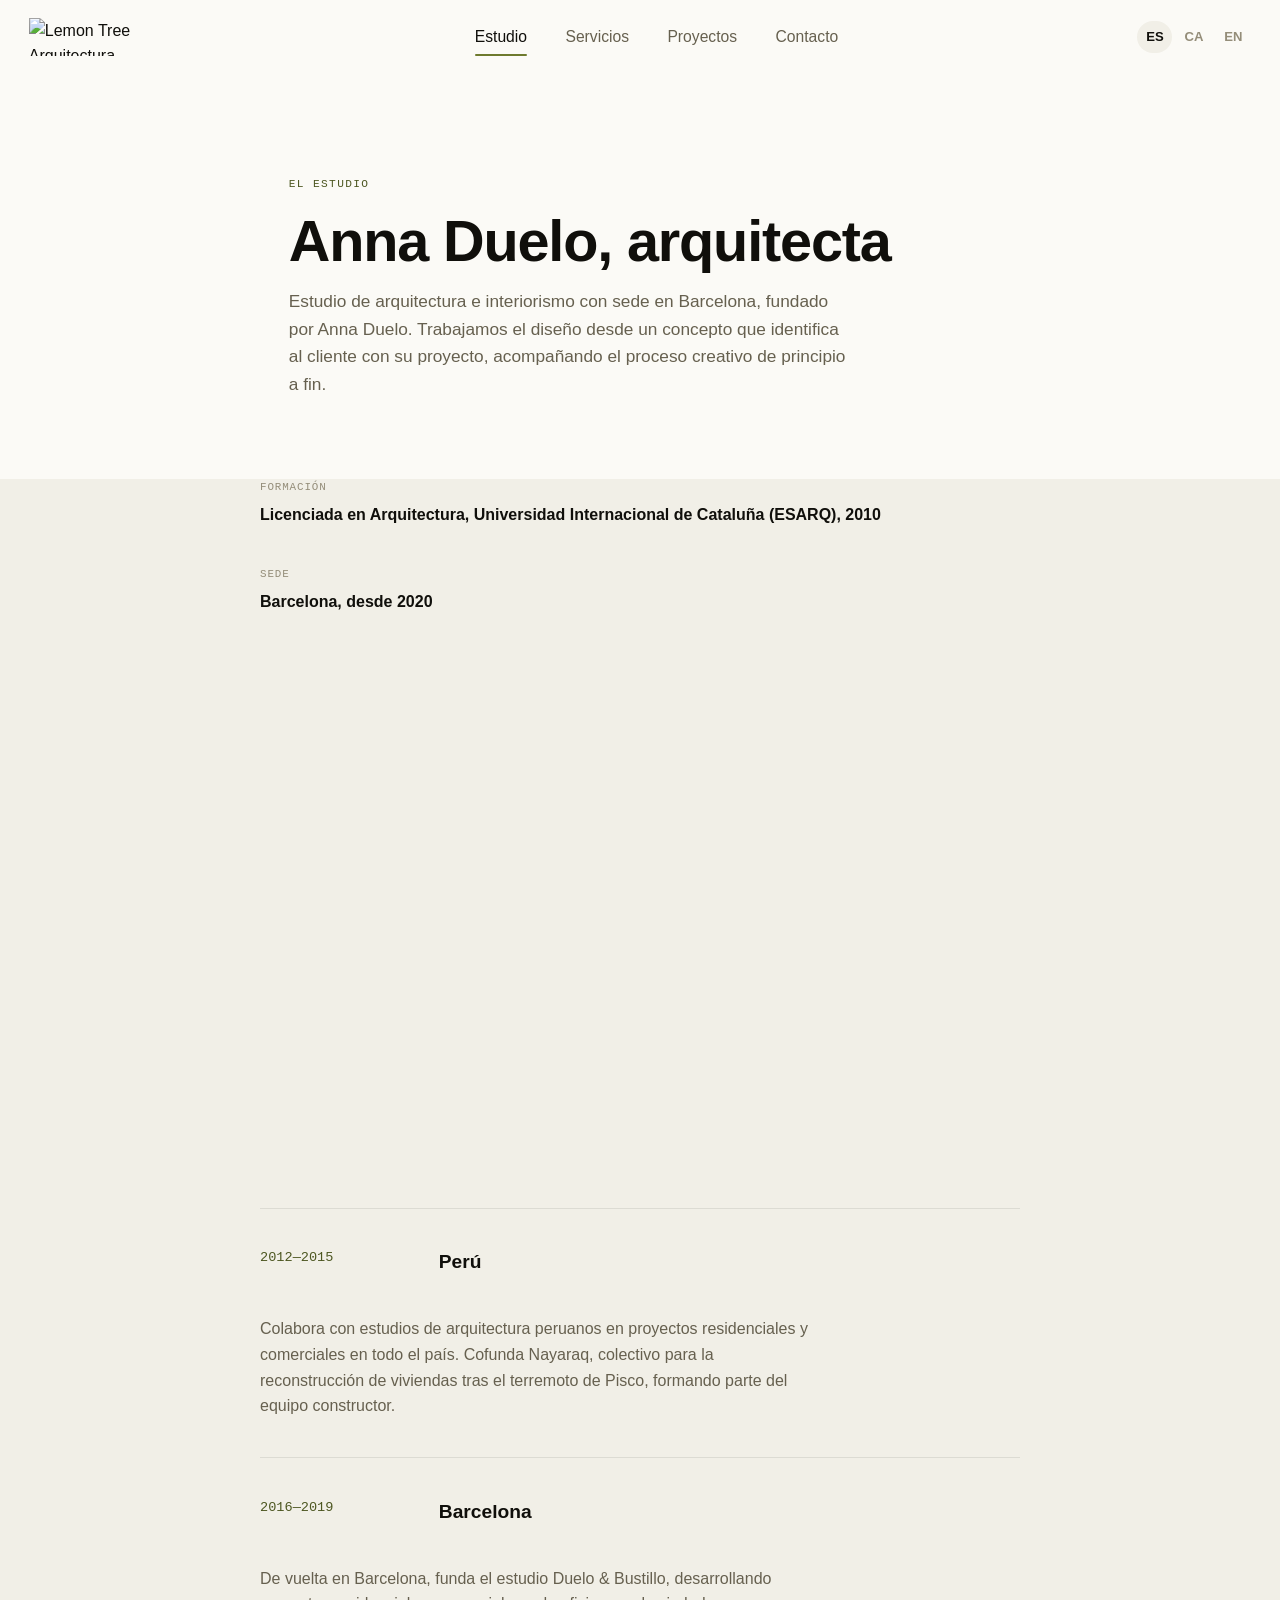
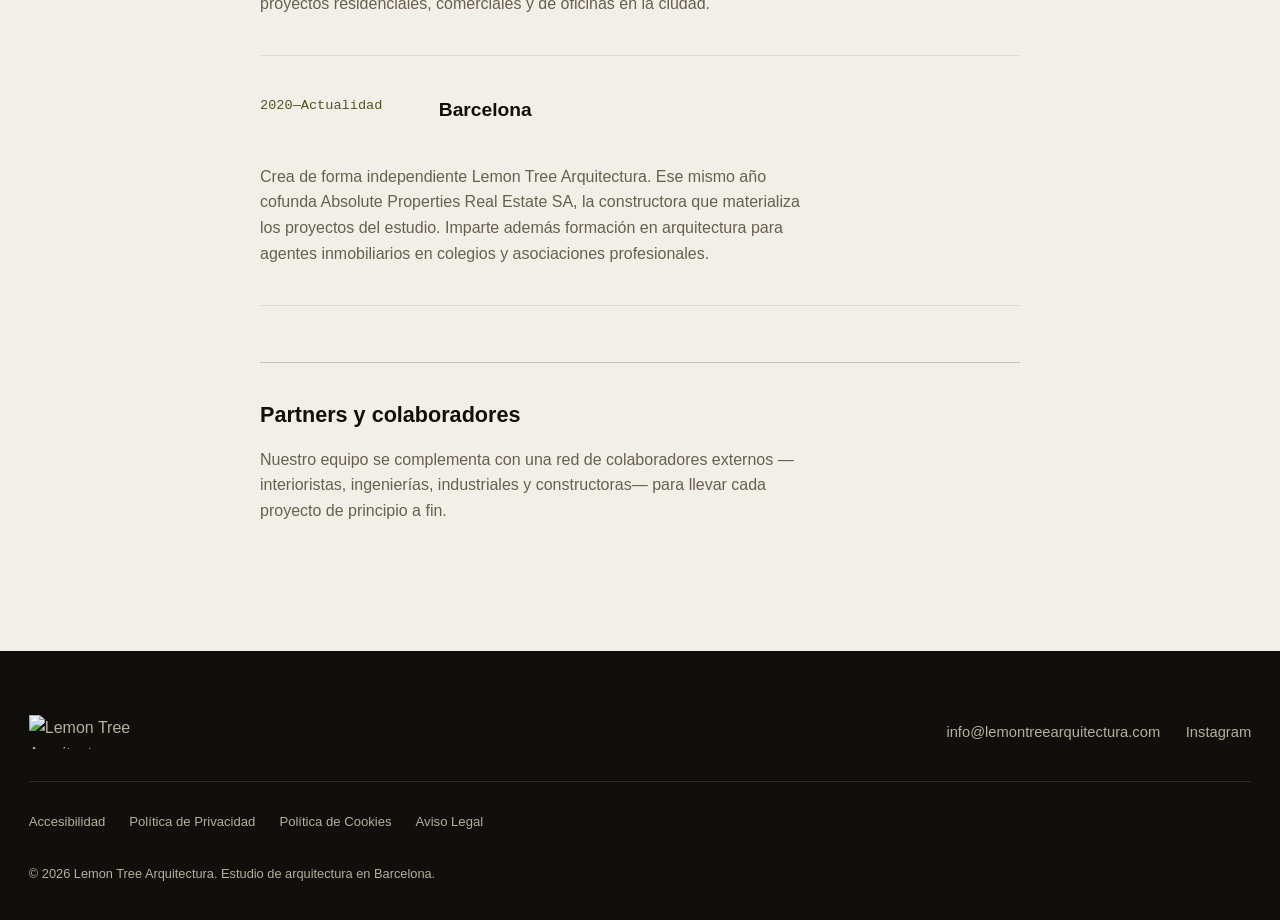
==== estudio.html @ 80a1d194 "nueva version" ====
<!DOCTYPE html>
<html lang="es">
<head>
<meta charset="UTF-8">
<meta name="viewport" content="width=device-width, initial-scale=1">
<title data-i18n="meta.title">Estudio | Lemon Tree Arquitectura Barcelona</title>
<meta name="description" data-i18n="meta.description" content="Anna Duelo, arquitecta. Trayectoria entre Perú y Barcelona y el equipo de Lemon Tree Arquitectura.">
<meta name="robots" content="index, follow, max-snippet:-1, max-image-preview:large">
<link rel="canonical" href="https://lemontreearquitectura.com/estudio/">
<link rel="icon" href="data:image/svg+xml,%3Csvg xmlns='http://www.w3.org/2000/svg' viewBox='0 0 100 100'%3E%3Crect width='100' height='100' fill='%23111008'/%3E%3Cpath d='M20 75 L20 30 L50 15 L80 30 L80 75 M35 75 L35 45 L65 45 L65 75' stroke='%23CBD861' stroke-width='6' fill='none'/%3E%3C/svg%3E">
<link rel="stylesheet" href="styles.css">
<script type="application/ld+json">
{
  "@context": "https://schema.org", "@type": "Person", "name": "Anna Duelo",
  "jobTitle": "Arquitecta", "worksFor": { "@type": "Organization", "name": "Lemon Tree Arquitectura" },
  "alumniOf": "Universitat Internacional de Catalunya (ESARQ)"
}
</script>
</head>
<body data-page="estudio">

<a class="skip-link" href="#contenido">Saltar al contenido</a>
<header class="site-header" id="siteHeader"></header>

<main id="contenido">
  <div class="page-hero">
    <p class="eyebrow" data-i18n="page.eyebrow">El estudio</p>
    <h1 class="section-heading" data-i18n="page.heading">Anna Duelo, arquitecta</h1>
    <p class="section-sub" data-i18n="page.sub">Estudio de arquitectura e interiorismo con sede en Barcelona, fundado por Anna Duelo. Trabajamos el diseño desde un concepto que identifica al cliente con su proyecto, acompañando el proceso creativo de principio a fin.</p>
  </div>

  <section class="studio-section" style="padding-top:0;">
    <div class="credentials">
      <div><span data-i18n="cred.degree">Formación</span><strong data-i18n="cred.degreeText">Licenciada en Arquitectura, Universidad Internacional de Cataluña (ESARQ), 2010</strong></div>
      <div><span data-i18n="cred.based">Sede</span><strong data-i18n="cred.basedText">Barcelona, desde 2020</strong></div>
    </div>

    <figure class="studio-banner parallax-host">
      <img class="parallax-img" src="https://lemontreearquitectura.com/wp-content/uploads/2025/02/SantJust_07-scaled.jpg" alt="Proyecto Sant Just, Lemon Tree Arquitectura">
    </figure>

    <ol class="timeline">
      <li class="timeline-item">
        <span class="timeline-year">2012—2015</span>
        <span class="timeline-place" data-i18n="t1.place">Perú</span>
        <p data-i18n="t1.text">Colabora con estudios de arquitectura peruanos en proyectos residenciales y comerciales en todo el país. Cofunda Nayaraq, colectivo para la reconstrucción de viviendas tras el terremoto de Pisco, formando parte del equipo constructor.</p>
      </li>
      <li class="timeline-item">
        <span class="timeline-year">2016—2019</span>
        <span class="timeline-place" data-i18n="t2.place">Barcelona</span>
        <p data-i18n="t2.text">De vuelta en Barcelona, funda el estudio Duelo &amp; Bustillo, desarrollando proyectos residenciales, comerciales y de oficinas en la ciudad.</p>
      </li>
      <li class="timeline-item">
        <span class="timeline-year" data-i18n="t3.year">2020—Actualidad</span>
        <span class="timeline-place" data-i18n="t3.place">Barcelona</span>
        <p data-i18n="t3.text">Crea de forma independiente Lemon Tree Arquitectura. Ese mismo año cofunda Absolute Properties Real Estate SA, la constructora que materializa los proyectos del estudio. Imparte además formación en arquitectura para agentes inmobiliarios en colegios y asociaciones profesionales.</p>
      </li>
    </ol>

    <div class="partners">
      <h3 data-i18n="partners.title">Partners y colaboradores</h3>
      <p data-i18n="partners.text">Nuestro equipo se complementa con una red de colaboradores externos —interioristas, ingenierías, industriales y constructoras— para llevar cada proyecto de principio a fin.</p>
    </div>
  </section>
</main>

<footer class="site-footer" id="siteFooter"></footer>
<script src="script.js"></script>
</body>
</html>
---- styles.css ----
/* ==========================================================================
   LEMON TREE ARQUITECTURA — sistema de diseño v3
   Dirección: premium / editorial contemporáneo. Mucho blanco, tipografía
   grande en sans para todo lo funcional (menú incluido), un serif discreto
   reservado solo para momentos de autor (citas, titulares de marca), acento
   cítrico usado con mucha disciplina. Cero cajas: las fotografías respiran
   a sangre, sin bordes ni sombras de tarjeta.
   ========================================================================== */

:root{
  --bg:            #FBFAF6;
  --bg-alt:        #F1EFE7;
  --ink:           #100F0B;
  --ink-soft:      #66604F;
  --ink-faint:     #948D79;
  --line:          rgba(16,15,11,.09);
  --line-strong:   rgba(16,15,11,.20);

  --accent:        #6E7A2E;
  --accent-deep:   #4C5620;
  --paper-dark:    #111008;
  --paper-dark-2:  #1B190F;
  --on-dark:       #F5F3EA;
  --on-dark-soft:  #B6AF9C;
  --accent-on-dark:#CBD861;

  --display: -apple-system, BlinkMacSystemFont, "Segoe UI", "Helvetica Neue", Helvetica, Arial, sans-serif;
  --sans:    -apple-system, BlinkMacSystemFont, "Segoe UI", "Helvetica Neue", Helvetica, Arial, sans-serif;
  --serif:   Georgia, "Iowan Old Style", "Palatino Linotype", "Times New Roman", serif;
  --mono:    ui-monospace, "SF Mono", "Cascadia Mono", "Roboto Mono", Consolas, monospace;

  --container: 1320px;
  --container-narrow: 760px;
  --ease: cubic-bezier(.22,.61,.36,1);
}

*,*::before,*::after{ box-sizing: border-box; }
html{ scroll-behavior: smooth; }
@media (prefers-reduced-motion: reduce){
  html{ scroll-behavior: auto; }
  *,*::before,*::after{ animation-duration: .001ms !important; animation-iteration-count: 1 !important; transition-duration: .001ms !important; scroll-behavior: auto !important; }
}

body{
  margin:0; background: var(--bg); color: var(--ink);
  font-family: var(--sans); font-size: 16px; line-height: 1.6;
  -webkit-font-smoothing: antialiased;
}

img,svg{ display:block; max-width:100%; }
a{ color: inherit; text-decoration: none; }
ul,ol{ margin:0; padding:0; list-style:none; }
button{ font: inherit; cursor:pointer; background:none; border:none; color:inherit; }
input,textarea,select{ font: inherit; }

.skip-link{ position:absolute; left:-999px; top:0; z-index:300; background:var(--accent); color:var(--paper-dark); padding:.8em 1.4em; }
.skip-link:focus{ left:1rem; top:1rem; }
:focus-visible{ outline: 2px solid var(--accent); outline-offset: 3px; }

/* ---------------- Utility ---------------- */
.eyebrow{
  font-family: var(--mono); font-size: .7rem; letter-spacing: .12em; text-transform: uppercase;
  color: var(--accent-deep); margin: 0 0 1rem;
}
.eyebrow-light{ color: var(--accent-on-dark); }
.container{ max-width: var(--container); margin: 0 auto; padding: 0 1.8rem; }

.section-head{ max-width: var(--container-narrow); margin: 0 auto 3.6rem; padding: 0 1.8rem; }
.section-heading{
  font-family: var(--display); font-weight:600; letter-spacing:-.02em;
  font-size: clamp(2rem, 3.6vw, 3rem); line-height:1.08; margin:0 0 1rem;
}
.section-sub{ color: var(--ink-soft); font-size:1.08rem; max-width:58ch; margin:0; }
.on-dark .section-sub, .section-sub.on-dark{ color: var(--on-dark-soft); }

.btn{
  display:inline-flex; align-items:center; gap:.5rem; padding: .95rem 1.9rem;
  font-family: var(--sans); font-weight:600; font-size:.92rem;
  border-radius: 999px; border:1px solid var(--ink); transition: all .3s var(--ease);
}
.btn-primary{ background: var(--ink); color: var(--bg); }
.btn-primary:hover{ background: var(--accent-deep); border-color: var(--accent-deep); transform: translateY(-1px); }
.btn-ghost{ background:transparent; color:var(--ink); }
.btn-ghost:hover{ background: var(--ink); color: var(--bg); }
.on-dark .btn, .btn.on-dark{ border-color: var(--on-dark); color: var(--on-dark); }
.on-dark .btn-primary, .btn.on-dark.btn-primary{ background: var(--accent-on-dark); color: var(--paper-dark); border-color: var(--accent-on-dark); }
.on-dark .btn-primary:hover{ background: var(--on-dark); border-color: var(--on-dark); }

.reveal{ opacity:0; transform: translateY(24px); transition: opacity .8s var(--ease), transform .8s var(--ease); }
.reveal.is-visible{ opacity:1; transform:none; }

/* ---------------- Header (flotante, cristal) ---------------- */
.site-header{
  position: fixed; inset: 0 0 auto 0; z-index: 200;
  padding: 1.1rem 0; transition: background .35s ease, box-shadow .35s ease, backdrop-filter .35s ease;
}
.site-header.is-scrolled{
  background: rgba(251,250,246,.82); backdrop-filter: blur(14px) saturate(160%);
  box-shadow: 0 1px 0 var(--line);
}
.header-on-dark:not(.is-scrolled) .main-nav a{ color: rgba(245,243,234,.86); }
.header-on-dark:not(.is-scrolled) .main-nav a:hover,
.header-on-dark:not(.is-scrolled) .main-nav a.is-active{ color: #fff; }
.header-on-dark:not(.is-scrolled) .main-nav a.is-active::after{ background: var(--accent-on-dark); }
.header-on-dark:not(.is-scrolled) .lang-btn{ color: rgba(245,243,234,.55); }
.header-on-dark:not(.is-scrolled) .lang-btn.is-active{ color:#fff; background: rgba(245,243,234,.16); }
.header-on-dark:not(.is-scrolled) .menu-toggle span{ background:#fff; }
.header-inner{ display:flex; align-items:center; justify-content:space-between; gap:1.6rem; }

.wordmark{ display:flex; align-items:center; }
.wordmark img{ height: 38px; width:auto; transition: height .3s var(--ease); }
.site-header.is-scrolled .wordmark img{ height: 30px; }

.main-nav{ display:flex; align-items:center; gap:2.4rem; }
.main-nav a{
  font-family: var(--sans); font-size:.98rem; font-weight:500; color: var(--ink-soft);
  position:relative; padding: .3rem 0; transition: color .2s ease;
}
.main-nav a:hover, .main-nav a.is-active{ color: var(--ink); }
.main-nav a.is-active::after{
  content:""; position:absolute; left:0; right:0; bottom:-2px; height:2px; background: var(--accent); border-radius:2px;
}

.header-right{ display:flex; align-items:center; gap:1.3rem; }
.lang-switch{ display:flex; gap:.2rem; font-family: var(--sans); font-size:.82rem; font-weight:600; }
.lang-btn{ padding:.35rem .55rem; color: var(--ink-faint); border-radius: 999px; }
.lang-btn.is-active{ color: var(--ink); background: var(--bg-alt); }
.lang-btn:hover{ color: var(--ink); }

.menu-toggle{ display:none; flex-direction:column; justify-content:center; gap:5px; width:34px; height:34px; }
.menu-toggle span{ display:block; height:1.5px; background: var(--ink); width:100%; border-radius:2px; transition: transform .25s ease, opacity .25s ease; }
.menu-toggle[aria-expanded="true"] span:nth-child(1){ transform: translateY(6.5px) rotate(45deg); }
.menu-toggle[aria-expanded="true"] span:nth-child(2){ opacity:0; }
.menu-toggle[aria-expanded="true"] span:nth-child(3){ transform: translateY(-6.5px) rotate(-45deg); }

.mobile-nav{
  display:none; flex-direction:column; max-height:0; overflow:hidden;
  background: var(--bg); border-top:1px solid var(--line); transition: max-height .35s var(--ease);
}
.mobile-nav.is-open{ max-height: 420px; }
.mobile-nav a{ padding: 1.05rem 1.8rem; border-bottom:1px solid var(--line); font-size:1.02rem; font-weight:500; }

@media (max-width: 880px){
  .main-nav{ display:none; }
  .menu-toggle{ display:flex; }
  .mobile-nav{ display:flex; }
}

/* ---------------- Hero ---------------- */
.hero{
  position:relative; min-height: 100svh; display:flex; align-items:flex-end;
  overflow:hidden; padding: 0 0 5.5rem;
}
.hero-media{ position:absolute; inset:0; z-index:0; overflow:hidden; }
.hero-media img{
  width:100%; height: 132%; object-fit:cover; will-change: transform;
  transform: translateY(0) scale(1.06);
}
.hero-scrim{
  position:absolute; inset:0;
  background: linear-gradient(180deg, rgba(16,15,11,.18) 0%, rgba(16,15,11,.1) 38%, rgba(16,15,11,.82) 100%);
}
.hero-inner{ position:relative; z-index:1; width:100%; }
.hero-eyebrow{ font-family: var(--mono); font-size:.72rem; letter-spacing:.14em; text-transform:uppercase; color: var(--accent-on-dark); margin: 0 0 1.1rem; }
.hero-title{
  font-family: var(--display); font-weight:600; letter-spacing:-.03em; color: var(--on-dark);
  font-size: clamp(2.6rem, 6.2vw, 5rem); line-height:1.02; margin: 0 0 1.5rem; max-width: 16ch;
}
.hero-sub{ font-size: clamp(1.02rem,1.6vw,1.2rem); color: var(--on-dark-soft); max-width: 620px; margin: 0 0 2.3rem; }
.hero-ctas{ display:flex; gap:1rem; flex-wrap:wrap; }
.scroll-cue{
  position:absolute; right: 1.8rem; bottom: 2.2rem; z-index:1;
  width:1px; height:50px; background: rgba(245,243,234,.35);
}
.scroll-cue span{ position:absolute; top:0; left:-2px; width:5px; height:5px; border-radius:50%; background: var(--accent-on-dark); animation: cue 1.8s ease-in-out infinite; }
@keyframes cue{ 0%{ top:0; opacity:0; } 20%{ opacity:1; } 100%{ top:100%; opacity:0; } }

/* ---------------- Page hero (páginas internas) ---------------- */
.page-hero{ padding: 11rem 1.8rem 5rem; max-width: var(--container-narrow); margin: 0 auto; }
.page-hero .section-heading{ font-size: clamp(2.3rem,5vw,3.6rem); }

/* ---------------- Intro / manifesto ---------------- */
.intro{ padding: 8rem 1.8rem; }
.intro-inner{ max-width: var(--container); margin:0 auto; display:grid; grid-template-columns: .85fr 1.15fr; gap: 4rem; align-items:center; }
.intro-figure{ aspect-ratio: 4/5; overflow:hidden; border-radius: 10px; }
.intro-figure img{ width:100%; height:100%; object-fit:cover; }
.intro-heading{ font-family: var(--serif); font-weight:400; font-style:italic; font-size: clamp(1.9rem,3.6vw,2.7rem); line-height:1.18; margin: 0 0 1.6rem; color: var(--ink); }
.intro-copy p{ margin:0 0 1.3rem; color: var(--ink-soft); font-size:1.08rem; max-width:58ch; }
.intro-copy strong{ color: var(--ink); font-weight:600; }
.intro-signature{ border-top:1px solid var(--line); padding-top:1.4rem; }

@media (max-width: 880px){
  .intro-inner{ grid-template-columns:1fr; gap:2rem; }
  .intro-figure{ aspect-ratio: 16/10; }
}

/* ---------------- Services teaser / grid ---------------- */
.services{ background: var(--paper-dark); color: var(--on-dark); padding: 8rem 0; }
.services-grid{ max-width: var(--container); margin:0 auto; padding: 0 1.8rem; display:grid; grid-template-columns: repeat(2,1fr); gap: 1px; background: rgba(245,243,234,.12); }
.service-card{ background: var(--paper-dark); padding: 3rem 2.6rem; }
.service-index{ display:block; font-family: var(--mono); font-size:.72rem; letter-spacing:.1em; color: var(--accent-on-dark); margin-bottom: 1.5rem; }
.service-card h3{ font-family: var(--display); font-weight:600; font-size:1.5rem; margin: 0 0 1rem; letter-spacing:-.01em; }
.service-card p{ color: var(--on-dark-soft); font-size:1rem; margin: 0 0 1.4rem; }
.service-list li{ font-size:.92rem; color: var(--on-dark); padding-left: 1.3rem; position:relative; margin-bottom:.6rem; }
.service-list li::before{ content:"–"; position:absolute; left:0; color: var(--accent-on-dark); }
.services-cta{ max-width: var(--container); margin: 3.5rem auto 0; padding: 0 1.8rem; }

@media (max-width: 760px){ .services-grid{ grid-template-columns:1fr; } }

/* ---------------- Proyectos: SIN cajas, imagen a sangre ---------------- */
.projects-intro{ padding: 8rem 1.8rem 3rem; }
.filters{ max-width: var(--container); margin: 0 auto 4rem; padding: 0 1.8rem; display:flex; gap:.5rem; flex-wrap:wrap; }
.filter-btn{
  font-family: var(--sans); font-weight:600; font-size:.86rem; padding:.6rem 1.15rem;
  border:1px solid var(--line-strong); border-radius: 999px; color: var(--ink-soft); transition: all .25s var(--ease);
}
.filter-btn:hover{ border-color: var(--ink); color: var(--ink); }
.filter-btn.is-active{ background: var(--ink); border-color: var(--ink); color: var(--bg); }

.project-feed{ max-width: var(--container); margin: 0 auto; padding: 0 1.8rem 4rem; display:flex; flex-direction:column; gap: 7rem; }
.project-row{ display:grid; grid-template-columns: 1fr; gap: 1.6rem; }
.project-row a.project-media{
  display:block; aspect-ratio: 16/9.5; overflow:hidden; border-radius: 12px; position:relative;
}
.project-row.is-wide a.project-media{ aspect-ratio: 21/9; }
.project-media img{ width:100%; height:100%; object-fit:cover; transition: transform .8s var(--ease); }
.project-media:hover img{ transform: scale(1.035); }
.project-caption{ display:flex; justify-content:space-between; align-items:baseline; gap:1rem; flex-wrap:wrap; }
.project-caption h3{ font-family: var(--display); font-weight:600; font-size: clamp(1.3rem,2.4vw,1.7rem); letter-spacing:-.01em; margin:0; }
.project-caption h3 a{ transition: color .2s ease; }
.project-caption h3 a:hover{ color: var(--accent-deep); }
.project-meta{ font-family: var(--sans); font-size:.9rem; color: var(--ink-soft); display:flex; gap:.6rem; align-items:center; white-space:nowrap; }
.project-meta .dot{ width:3px; height:3px; border-radius:50%; background: var(--ink-faint); }
.project-row[hidden]{ display:none; }

@media (min-width: 860px){
  .project-feed{ gap: 8.5rem; }
}

/* ---------------- Featured (home) ---------------- */
.featured{ padding: 3rem 1.8rem 8rem; }
.featured-lead{ display:block; aspect-ratio: 16/8.5; overflow:hidden; border-radius: 14px; margin-bottom: 1.4rem; position:relative; }
.featured-lead img{ width:100%; height:100%; object-fit:cover; transition: transform .9s var(--ease); }
.featured-lead:hover img{ transform: scale(1.03); }
.featured-lead-caption{
  position:absolute; left:0; right:0; bottom:0; padding: 2.4rem;
  background: linear-gradient(0deg, rgba(16,15,11,.72), transparent 65%);
  color: var(--on-dark); display:flex; justify-content:space-between; align-items:flex-end; gap:1rem;
}
.featured-lead-caption h3{ font-family: var(--display); font-weight:600; font-size: clamp(1.5rem,3vw,2.2rem); margin:0; letter-spacing:-.01em; }
.featured-lead-caption span{ font-family: var(--sans); font-size:.92rem; color: var(--on-dark-soft); }
.featured-grid{ max-width: var(--container); margin: 0 auto; display:grid; grid-template-columns: repeat(2,1fr); gap: 1.4rem; }
.featured-grid .project-media{ aspect-ratio: 4/3.1; }
@media (max-width: 760px){ .featured-grid{ grid-template-columns:1fr; } }

.view-all{ max-width: var(--container); margin: 3rem auto 0; padding: 0 1.8rem; text-align:center; }

/* ---------------- Studio timeline ---------------- */
.studio-section{ padding: 8rem 1.8rem; background: var(--bg-alt); }
.studio-banner{ max-width: var(--container); margin: 0 auto 5rem; aspect-ratio: 21/8; overflow:hidden; border-radius: 14px; }
.studio-banner img{ width:100%; height:130%; object-fit:cover; }
.timeline{ max-width: var(--container-narrow); margin: 0 auto; }
.timeline-item{ display:grid; grid-template-columns: 150px 1fr; gap:1.8rem; padding: 2.4rem 0; border-top:1px solid var(--line); }
.timeline-item:last-child{ border-bottom:1px solid var(--line); }
.timeline-year{ font-family: var(--mono); font-size:.85rem; color: var(--accent-deep); }
.timeline-place{ display:block; font-family: var(--display); font-weight:600; font-size:1.2rem; margin-bottom:.6rem; }
.timeline-item p{ color: var(--ink-soft); margin:0; grid-column: 1 / -1; max-width: 62ch; }
@media (max-width: 640px){ .timeline-item{ grid-template-columns:1fr; gap:.5rem; } }

.partners{ max-width: var(--container-narrow); margin: 3.5rem auto 0; padding-top:2.2rem; border-top:1px solid var(--line-strong); }
.partners h3{ font-family: var(--display); font-weight:600; font-size:1.35rem; margin:0 0 .9rem; }
.partners p{ color: var(--ink-soft); margin:0; max-width:60ch; }

.credentials{ max-width: var(--container-narrow); margin: 0 auto 3rem; display:flex; gap:2.4rem; flex-wrap:wrap; }
.credentials div{ font-family: var(--sans); }
.credentials span{ display:block; font-family: var(--mono); font-size:.68rem; letter-spacing:.08em; text-transform:uppercase; color: var(--ink-faint); margin-bottom:.35rem; }

/* ---------------- Project detail ---------------- */
.pd-hero{ position:relative; height: 78svh; min-height:480px; overflow:hidden; }
.pd-hero-media{ position:absolute; inset:0; }
.pd-hero-media img{ width:100%; height:132%; object-fit:cover; will-change:transform; }
.pd-hero-scrim{ position:absolute; inset:0; background: linear-gradient(180deg, rgba(16,15,11,.32) 0%, rgba(16,15,11,.08) 30%, rgba(16,15,11,.85) 100%); }
.pd-hero-inner{ position:absolute; left:0; right:0; bottom:0; z-index:1; padding: 3rem 1.8rem; }
.pd-hero-inner .container{ padding:0; }
.pd-tag{ font-family: var(--mono); font-size:.72rem; letter-spacing:.12em; text-transform:uppercase; color: var(--accent-on-dark); margin-bottom:.9rem; }
.pd-title{ font-family: var(--display); font-weight:600; letter-spacing:-.02em; color: var(--on-dark); font-size: clamp(2.2rem,5vw,3.8rem); margin:0; }
.pd-place{ font-size:1.05rem; color: var(--on-dark-soft); margin:.6rem 0 0; }

.pd-specs{ max-width: var(--container); margin: 0 auto; padding: 4.5rem 1.8rem 2rem; display:grid; grid-template-columns: repeat(4,1fr); gap: 2rem; border-bottom: 1px solid var(--line); }
.pd-spec span{ display:block; font-family: var(--mono); font-size:.68rem; letter-spacing:.08em; text-transform:uppercase; color: var(--ink-faint); margin-bottom:.5rem; }
.pd-spec strong{ font-family: var(--display); font-weight:600; font-size:1.05rem; }
@media (max-width: 760px){ .pd-specs{ grid-template-columns: repeat(2,1fr); } }

.pd-desc{ max-width: var(--container-narrow); margin: 0 auto; padding: 4rem 1.8rem; }
.pd-desc p{ font-size:1.14rem; line-height:1.75; color: var(--ink-soft); margin:0; }
.pd-credit{ font-size:.82rem; color: var(--ink-faint); margin-top:1.2rem; }

.pd-gallery{ max-width: var(--container); margin: 0 auto; padding: 1rem 1.8rem 7rem; display:grid; grid-template-columns: repeat(2,1fr); gap: 1rem; }
.pd-gallery button{ display:block; width:100%; aspect-ratio: 4/3; overflow:hidden; border-radius: 10px; padding:0; }
.pd-gallery img{ width:100%; height:100%; object-fit:cover; transition: transform .5s var(--ease); }
.pd-gallery button:hover img{ transform: scale(1.04); }
.pd-gallery .span-2{ grid-column: span 2; aspect-ratio: 16/8; }
@media (max-width: 640px){ .pd-gallery{ grid-template-columns:1fr; } .pd-gallery .span-2{ grid-column: span 1; } }

.pd-related{ background: var(--bg-alt); padding: 6rem 1.8rem; }
.pd-related .container{ max-width: var(--container); }
.pd-related-grid{ display:grid; grid-template-columns: repeat(3,1fr); gap: 1.4rem; margin-top: 2.4rem; }
@media (max-width: 880px){ .pd-related-grid{ grid-template-columns: 1fr 1fr; } }
@media (max-width: 560px){ .pd-related-grid{ grid-template-columns: 1fr; } }

/* ---------------- Lightbox ---------------- */
.lightbox{
  position:fixed; inset:0; z-index: 500; background: rgba(10,9,6,.96);
  display:flex; align-items:center; justify-content:center;
  opacity:0; visibility:hidden; transition: opacity .3s ease;
}
.lightbox.is-open{ opacity:1; visibility:visible; }
.lightbox-img{ max-width: 90vw; max-height: 82vh; object-fit:contain; border-radius:4px; }
.lightbox-close, .lightbox-prev, .lightbox-next{
  position:absolute; color: var(--on-dark); width:46px; height:46px; display:flex; align-items:center; justify-content:center;
  border-radius:50%; background: rgba(245,243,234,.08); transition: background .2s ease;
}
.lightbox-close:hover, .lightbox-prev:hover, .lightbox-next:hover{ background: rgba(245,243,234,.18); }
.lightbox-close{ top: 1.6rem; right: 1.6rem; }
.lightbox-prev{ left: 1.6rem; top:50%; transform:translateY(-50%); }
.lightbox-next{ right: 1.6rem; top:50%; transform:translateY(-50%); }
.lightbox-counter{ position:absolute; bottom: 1.8rem; left:50%; transform:translateX(-50%); font-family: var(--mono); font-size:.78rem; color: var(--on-dark-soft); }

/* ---------------- Contact ---------------- */
.contact{ background: var(--paper-dark); color: var(--on-dark); padding: 8rem 1.8rem; }
.contact-grid{ max-width: var(--container); margin:0 auto; display:grid; grid-template-columns: .9fr 1.1fr; gap: 4rem; }
.contact-email{ display:inline-block; font-family: var(--display); font-weight:600; letter-spacing:-.01em; font-size: clamp(1.5rem,3vw,2.1rem); margin: 1.7rem 0 2.3rem; border-bottom:1px solid var(--accent-on-dark); }
.contact-meta{ display:flex; gap:3rem; }
.contact-meta span{ display:block; font-family: var(--mono); font-size:.68rem; letter-spacing:.08em; text-transform:uppercase; color: var(--on-dark-soft); margin-bottom:.4rem; }
.contact-meta a{ border-bottom:1px solid var(--on-dark-soft); }

.contact-form{ display:grid; grid-template-columns: 1fr 1fr; gap: 1.2rem; }
.field{ display:flex; flex-direction:column; gap:.5rem; }
.field-full{ grid-column: 1 / -1; }
.contact-form label{ font-family: var(--sans); font-size:.82rem; font-weight:600; color: var(--on-dark-soft); }
.contact-form input, .contact-form select, .contact-form textarea{
  background: var(--paper-dark-2); border:1px solid rgba(245,243,234,.2); color: var(--on-dark);
  padding: .9rem .95rem; border-radius: 10px; resize: vertical;
}
.contact-form input:focus, .contact-form select:focus, .contact-form textarea:focus{ border-color: var(--accent-on-dark); }
.form-note{ grid-column: 1/-1; font-size:.8rem; color: var(--on-dark-soft); margin:0; }

@media (max-width: 880px){
  .contact-grid{ grid-template-columns:1fr; gap:2.4rem; }
  .contact-form{ grid-template-columns:1fr; }
}

/* ---------------- Footer ---------------- */
.site-footer{ background: var(--ink); color: var(--on-dark-soft); padding: 4rem 1.8rem 2.2rem; }
.footer-inner{ max-width: var(--container); margin:0 auto; display:grid; grid-template-columns: 1fr auto; gap: 2rem; align-items:center; }
.footer-brand img{ height: 34px; }
.footer-links{ display:flex; gap:1.6rem; font-size:.92rem; }
.footer-links a:hover{ color: var(--on-dark); }
.footer-legal{ grid-column: 1 / -1; display:flex; gap:1.5rem; flex-wrap:wrap; font-size:.82rem; padding-top:1.8rem; border-top:1px solid rgba(245,243,234,.12); }
.footer-legal a:hover{ color: var(--on-dark); }
.footer-copy{ grid-column: 1 / -1; font-size:.8rem; margin:0; }

/* ---------------- Misc ---------------- */
.divider{ max-width: var(--container); margin: 0 auto; border-top:1px solid var(--line); }
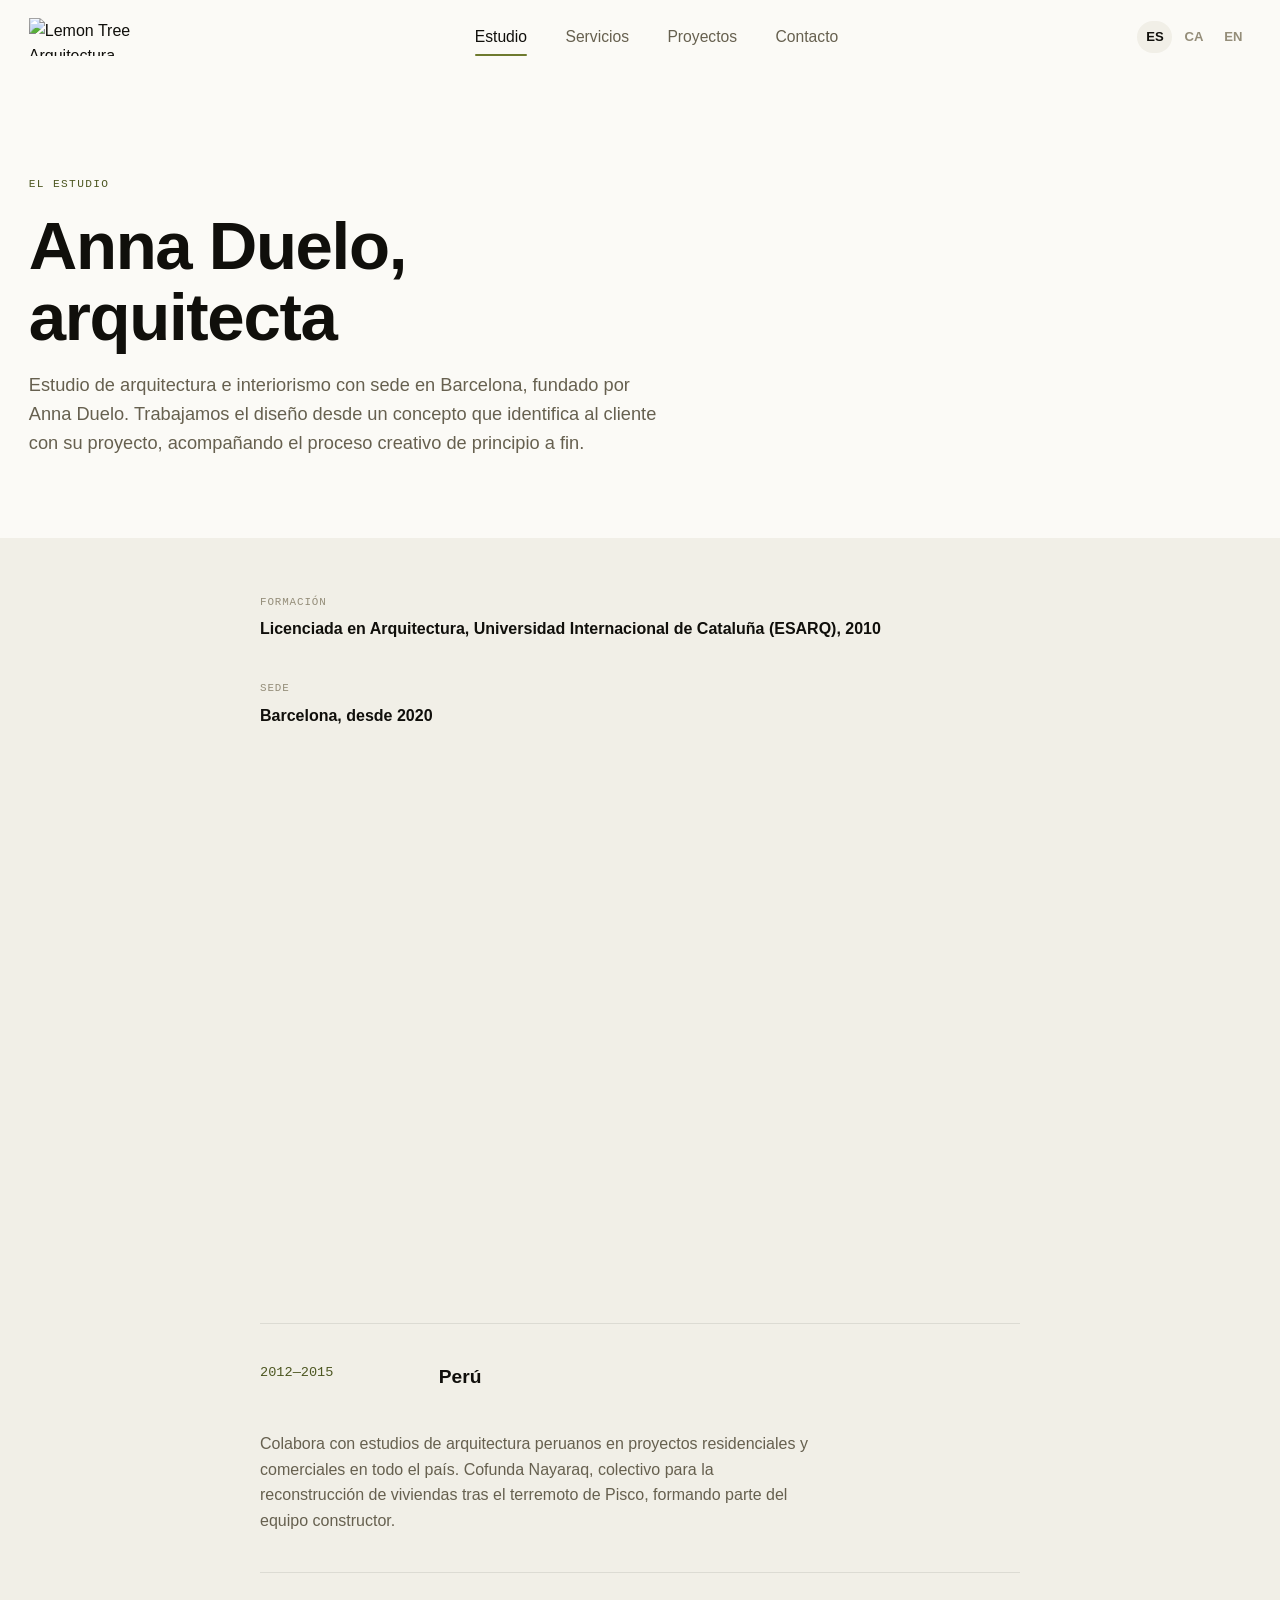
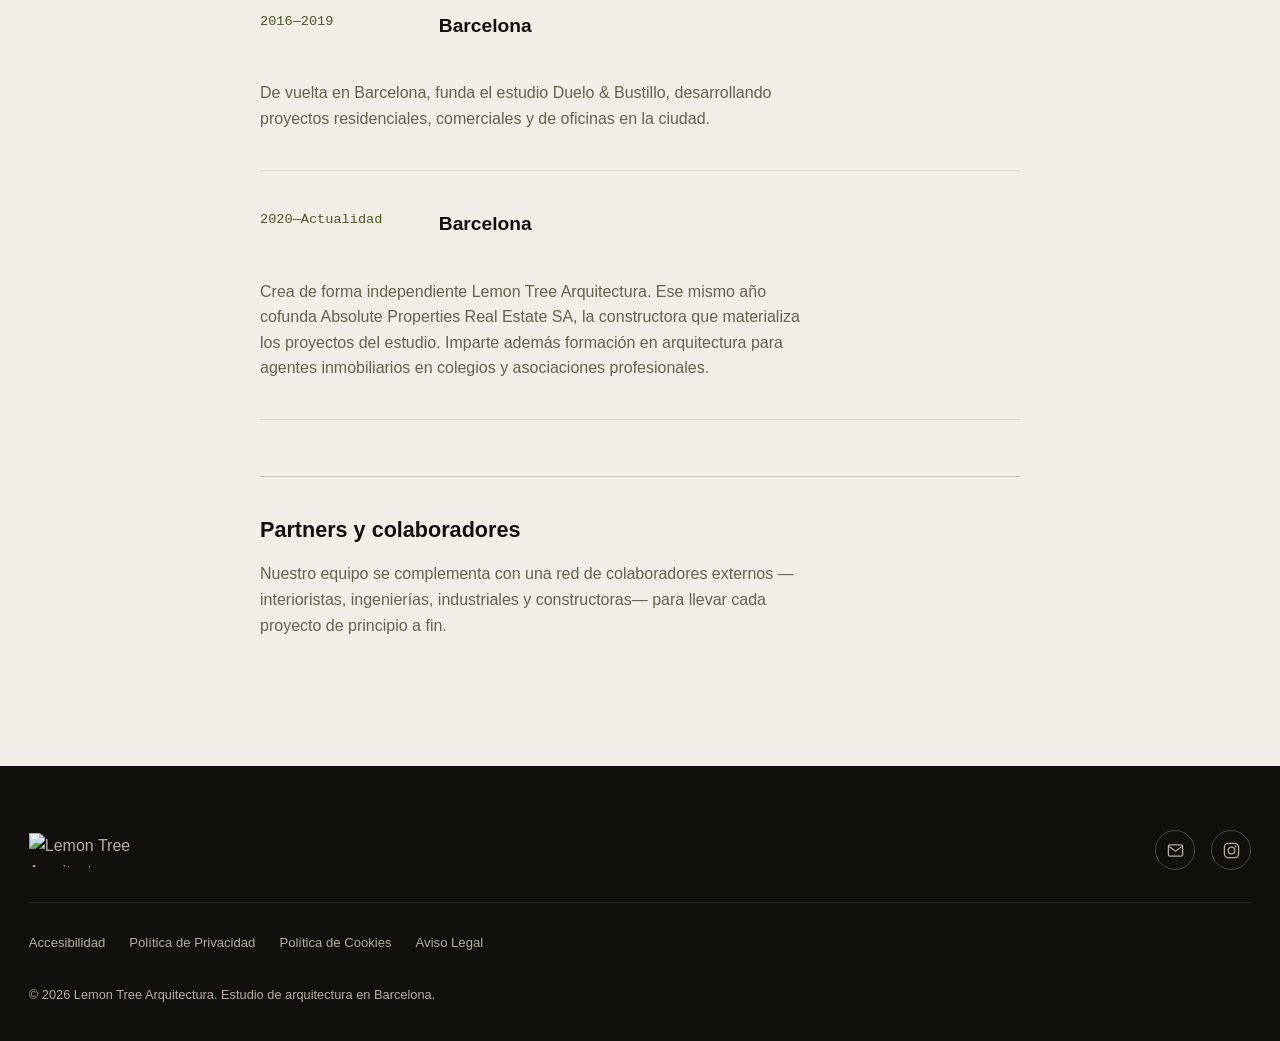
==== commit c60a4c9d: "version 3" ====
--- a/estudio.html
+++ b/estudio.html
@@ -29,7 +29,7 @@
     <p class="section-sub" data-i18n="page.sub">Estudio de arquitectura e interiorismo con sede en Barcelona, fundado por Anna Duelo. Trabajamos el diseño desde un concepto que identifica al cliente con su proyecto, acompañando el proceso creativo de principio a fin.</p>
   </div>
 
-  <section class="studio-section" style="padding-top:0;">
+  <section class="studio-section" style="padding-top:3.5rem;">
     <div class="credentials">
       <div><span data-i18n="cred.degree">Formación</span><strong data-i18n="cred.degreeText">Licenciada en Arquitectura, Universidad Internacional de Cataluña (ESARQ), 2010</strong></div>
       <div><span data-i18n="cred.based">Sede</span><strong data-i18n="cred.basedText">Barcelona, desde 2020</strong></div>
--- a/styles.css
+++ b/styles.css
@@ -65,12 +65,12 @@
 .eyebrow-light{ color: var(--accent-on-dark); }
 .container{ max-width: var(--container); margin: 0 auto; padding: 0 1.8rem; }
 
-.section-head{ max-width: var(--container-narrow); margin: 0 auto 3.6rem; padding: 0 1.8rem; }
+.section-head{ max-width: var(--container); margin: 0 auto 3.6rem; padding: 0 1.8rem; }
 .section-heading{
   font-family: var(--display); font-weight:600; letter-spacing:-.02em;
-  font-size: clamp(2rem, 3.6vw, 3rem); line-height:1.08; margin:0 0 1rem;
-}
-.section-sub{ color: var(--ink-soft); font-size:1.08rem; max-width:58ch; margin:0; }
+  font-size: clamp(2.2rem, 4.4vw, 3.6rem); line-height:1.06; margin:0 0 1.1rem; max-width: 18ch;
+}
+.section-sub{ color: var(--ink-soft); font-size:1.14rem; max-width:56ch; margin:0; }
 .on-dark .section-sub, .section-sub.on-dark{ color: var(--on-dark-soft); }
 
 .btn{
@@ -158,15 +158,16 @@
 }
 .hero-scrim{
   position:absolute; inset:0;
-  background: linear-gradient(180deg, rgba(16,15,11,.18) 0%, rgba(16,15,11,.1) 38%, rgba(16,15,11,.82) 100%);
+  background: linear-gradient(180deg, rgba(16,15,11,.32) 0%, rgba(16,15,11,.22) 38%, rgba(16,15,11,.9) 100%);
 }
 .hero-inner{ position:relative; z-index:1; width:100%; }
-.hero-eyebrow{ font-family: var(--mono); font-size:.72rem; letter-spacing:.14em; text-transform:uppercase; color: var(--accent-on-dark); margin: 0 0 1.1rem; }
+.hero-eyebrow{ font-family: var(--mono); font-size:.72rem; letter-spacing:.14em; text-transform:uppercase; color: var(--accent-on-dark); margin: 0 0 1.1rem; text-shadow: 0 1px 12px rgba(0,0,0,.5); }
 .hero-title{
   font-family: var(--display); font-weight:600; letter-spacing:-.03em; color: var(--on-dark);
-  font-size: clamp(2.6rem, 6.2vw, 5rem); line-height:1.02; margin: 0 0 1.5rem; max-width: 16ch;
-}
-.hero-sub{ font-size: clamp(1.02rem,1.6vw,1.2rem); color: var(--on-dark-soft); max-width: 620px; margin: 0 0 2.3rem; }
+  font-size: clamp(2.6rem, 6.2vw, 5rem); line-height:1.05; margin: 0 0 1.5rem; max-width: 16ch;
+  text-shadow: 0 2px 24px rgba(0,0,0,.45);
+}
+.hero-sub{ font-size: clamp(1.02rem,1.6vw,1.2rem); color: var(--on-dark-soft); max-width: 620px; margin: 0 0 2.3rem; text-shadow: 0 1px 16px rgba(0,0,0,.5); }
 .hero-ctas{ display:flex; gap:1rem; flex-wrap:wrap; }
 .scroll-cue{
   position:absolute; right: 1.8rem; bottom: 2.2rem; z-index:1;
@@ -175,9 +176,18 @@
 .scroll-cue span{ position:absolute; top:0; left:-2px; width:5px; height:5px; border-radius:50%; background: var(--accent-on-dark); animation: cue 1.8s ease-in-out infinite; }
 @keyframes cue{ 0%{ top:0; opacity:0; } 20%{ opacity:1; } 100%{ top:100%; opacity:0; } }
 
+@media (max-width: 620px){
+  .hero{ align-items:flex-end; padding-bottom: 4rem; }
+  .hero-scrim{ background: linear-gradient(180deg, rgba(16,15,11,.4) 0%, rgba(16,15,11,.38) 30%, rgba(16,15,11,.94) 100%); }
+  .hero-title{ font-size: clamp(2.1rem, 9vw, 2.7rem); max-width: none; }
+  .hero-sub{ font-size: .98rem; }
+  .scroll-cue{ display:none; }
+}
+
 /* ---------------- Page hero (páginas internas) ---------------- */
-.page-hero{ padding: 11rem 1.8rem 5rem; max-width: var(--container-narrow); margin: 0 auto; }
-.page-hero .section-heading{ font-size: clamp(2.3rem,5vw,3.6rem); }
+.page-hero{ max-width: var(--container); margin: 0 auto; padding: 11rem 1.8rem 5rem; }
+.page-hero .section-heading{ font-size: clamp(2.6rem,5.6vw,4.2rem); }
+.page-hero .section-sub{ max-width: 62ch; }
 
 /* ---------------- Intro / manifesto ---------------- */
 .intro{ padding: 8rem 1.8rem; }
@@ -191,24 +201,27 @@
 
 @media (max-width: 880px){
   .intro-inner{ grid-template-columns:1fr; gap:2rem; }
-  .intro-figure{ aspect-ratio: 16/10; }
+  .intro-figure{ display:none; }
 }
 
 /* ---------------- Services teaser / grid ---------------- */
-.services{ background: var(--paper-dark); color: var(--on-dark); padding: 8rem 0; }
-.services-grid{ max-width: var(--container); margin:0 auto; padding: 0 1.8rem; display:grid; grid-template-columns: repeat(2,1fr); gap: 1px; background: rgba(245,243,234,.12); }
-.service-card{ background: var(--paper-dark); padding: 3rem 2.6rem; }
-.service-index{ display:block; font-family: var(--mono); font-size:.72rem; letter-spacing:.1em; color: var(--accent-on-dark); margin-bottom: 1.5rem; }
+.services{ background: var(--bg); color: var(--ink); padding: 8rem 0; }
+.services-grid{ max-width: var(--container); margin:0 auto; padding: 0 1.8rem; display:grid; grid-template-columns: repeat(2,1fr); gap: 1px; background: var(--line); }
+.service-card{ background: var(--bg); padding: 3rem 2.6rem; }
+.service-icon{ display:flex; align-items:center; justify-content:center; width:52px; height:52px; margin-bottom: 1.6rem; color: var(--accent-deep); }
+.service-icon svg{ width:100%; height:100%; }
 .service-card h3{ font-family: var(--display); font-weight:600; font-size:1.5rem; margin: 0 0 1rem; letter-spacing:-.01em; }
-.service-card p{ color: var(--on-dark-soft); font-size:1rem; margin: 0 0 1.4rem; }
-.service-list li{ font-size:.92rem; color: var(--on-dark); padding-left: 1.3rem; position:relative; margin-bottom:.6rem; }
-.service-list li::before{ content:"–"; position:absolute; left:0; color: var(--accent-on-dark); }
+.service-card p{ color: var(--ink-soft); font-size:1rem; margin: 0 0 1.4rem; }
+.service-list li{ font-size:.92rem; color: var(--ink); padding-left: 1.3rem; position:relative; margin-bottom:.6rem; }
+.service-list li::before{ content:"–"; position:absolute; left:0; color: var(--accent-deep); }
 .services-cta{ max-width: var(--container); margin: 3.5rem auto 0; padding: 0 1.8rem; }
 
+.cta-banner{ background: var(--paper-dark); padding: 7rem 1.8rem; }
+
 @media (max-width: 760px){ .services-grid{ grid-template-columns:1fr; } }
 
 /* ---------------- Proyectos: SIN cajas, imagen a sangre ---------------- */
-.projects-intro{ padding: 8rem 1.8rem 3rem; }
+.projects-intro{ padding: 8rem 0 3rem; }
 .filters{ max-width: var(--container); margin: 0 auto 4rem; padding: 0 1.8rem; display:flex; gap:.5rem; flex-wrap:wrap; }
 .filter-btn{
   font-family: var(--sans); font-weight:600; font-size:.86rem; padding:.6rem 1.15rem;
@@ -239,7 +252,7 @@
 
 /* ---------------- Featured (home) ---------------- */
 .featured{ padding: 3rem 1.8rem 8rem; }
-.featured-lead{ display:block; aspect-ratio: 16/8.5; overflow:hidden; border-radius: 14px; margin-bottom: 1.4rem; position:relative; }
+.featured-lead{ display:block; aspect-ratio: 21/7.5; overflow:hidden; border-radius: 0; margin-bottom: 1.4rem; position:relative; }
 .featured-lead img{ width:100%; height:100%; object-fit:cover; transition: transform .9s var(--ease); }
 .featured-lead:hover img{ transform: scale(1.03); }
 .featured-lead-caption{
@@ -254,6 +267,10 @@
 @media (max-width: 760px){ .featured-grid{ grid-template-columns:1fr; } }
 
 .view-all{ max-width: var(--container); margin: 3rem auto 0; padding: 0 1.8rem; text-align:center; }
+
+@media (max-width: 620px){
+  .featured-lead{ aspect-ratio: 4/3.4; }
+}
 
 /* ---------------- Studio timeline ---------------- */
 .studio-section{ padding: 8rem 1.8rem; background: var(--bg-alt); }
@@ -354,8 +371,13 @@
 .site-footer{ background: var(--ink); color: var(--on-dark-soft); padding: 4rem 1.8rem 2.2rem; }
 .footer-inner{ max-width: var(--container); margin:0 auto; display:grid; grid-template-columns: 1fr auto; gap: 2rem; align-items:center; }
 .footer-brand img{ height: 34px; }
-.footer-links{ display:flex; gap:1.6rem; font-size:.92rem; }
-.footer-links a:hover{ color: var(--on-dark); }
+.footer-links{ display:flex; gap:1rem; }
+.icon-link{
+  display:flex; align-items:center; justify-content:center; width:40px; height:40px;
+  border:1px solid rgba(245,243,234,.25); border-radius:50%; transition: all .25s ease;
+}
+.icon-link svg{ width:19px; height:19px; }
+.icon-link:hover{ border-color: var(--on-dark); color: var(--on-dark); background: rgba(245,243,234,.08); }
 .footer-legal{ grid-column: 1 / -1; display:flex; gap:1.5rem; flex-wrap:wrap; font-size:.82rem; padding-top:1.8rem; border-top:1px solid rgba(245,243,234,.12); }
 .footer-legal a:hover{ color: var(--on-dark); }
 .footer-copy{ grid-column: 1 / -1; font-size:.8rem; margin:0; }
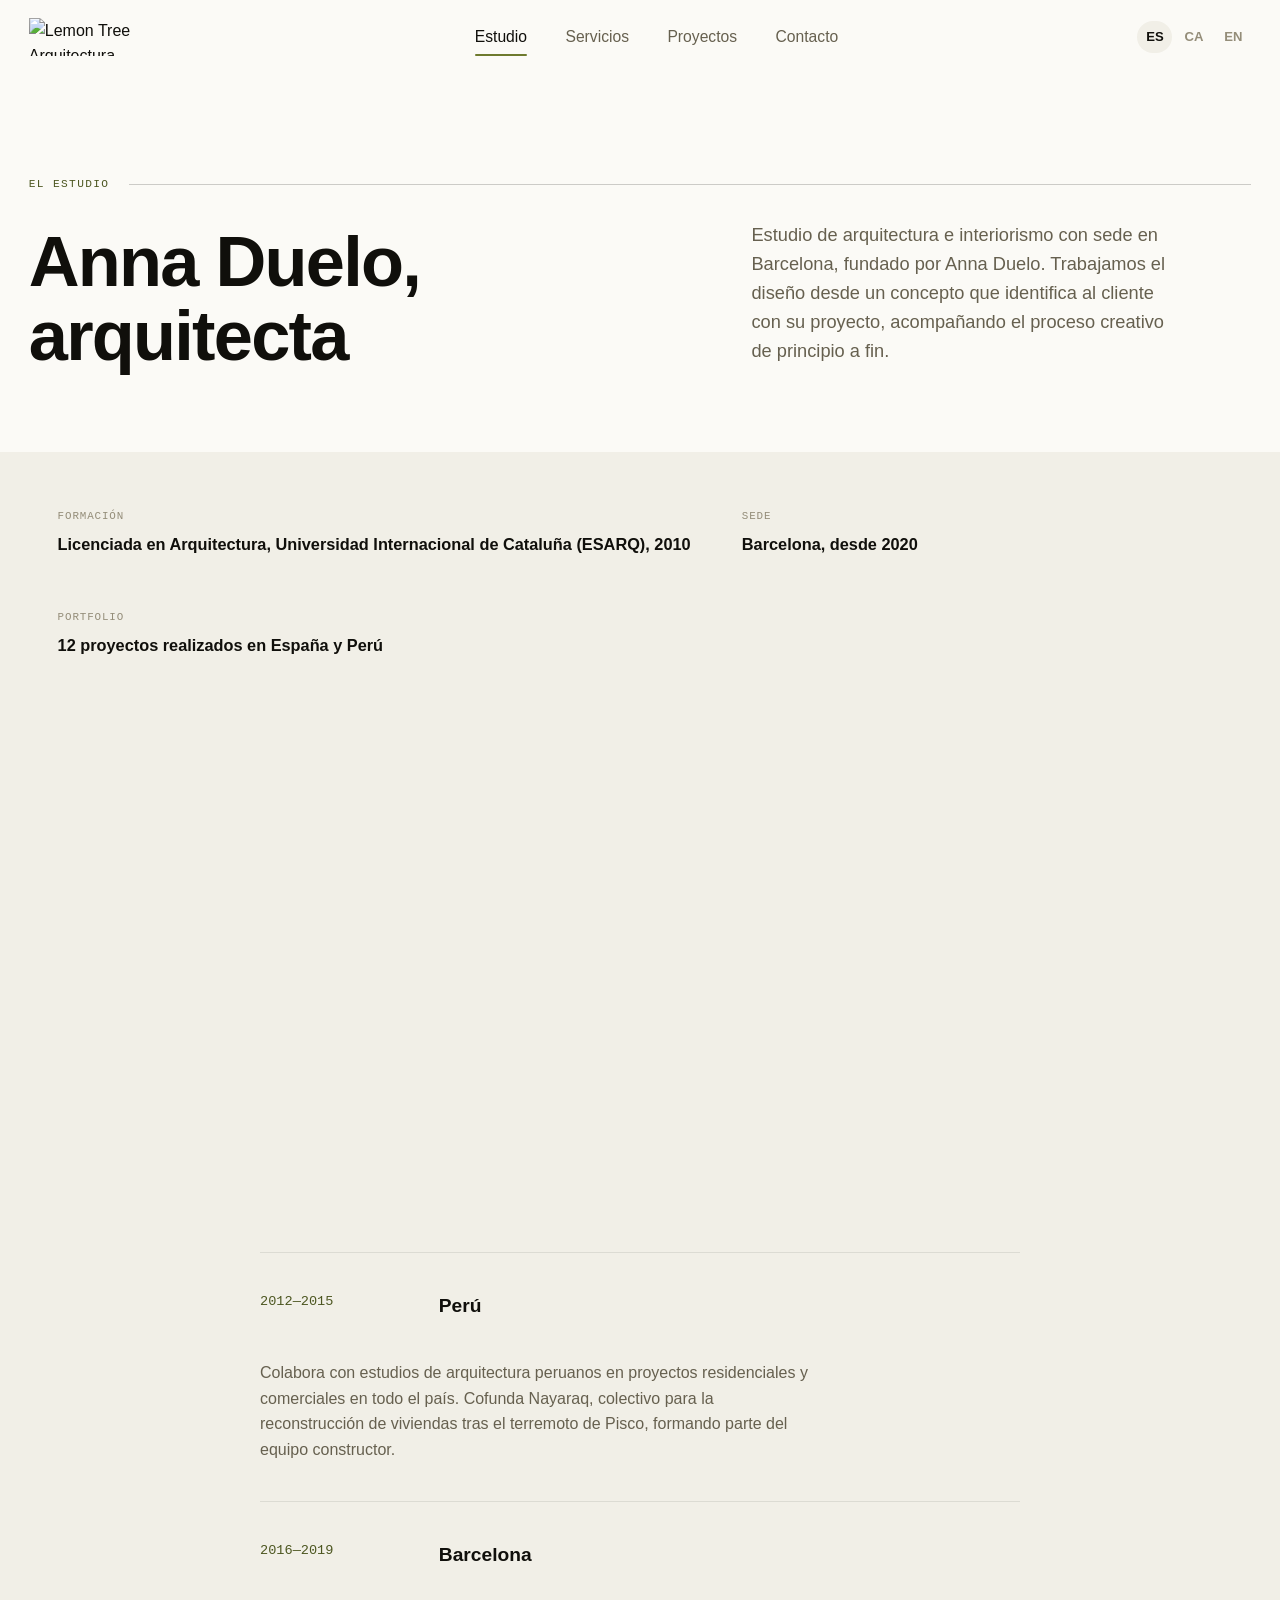
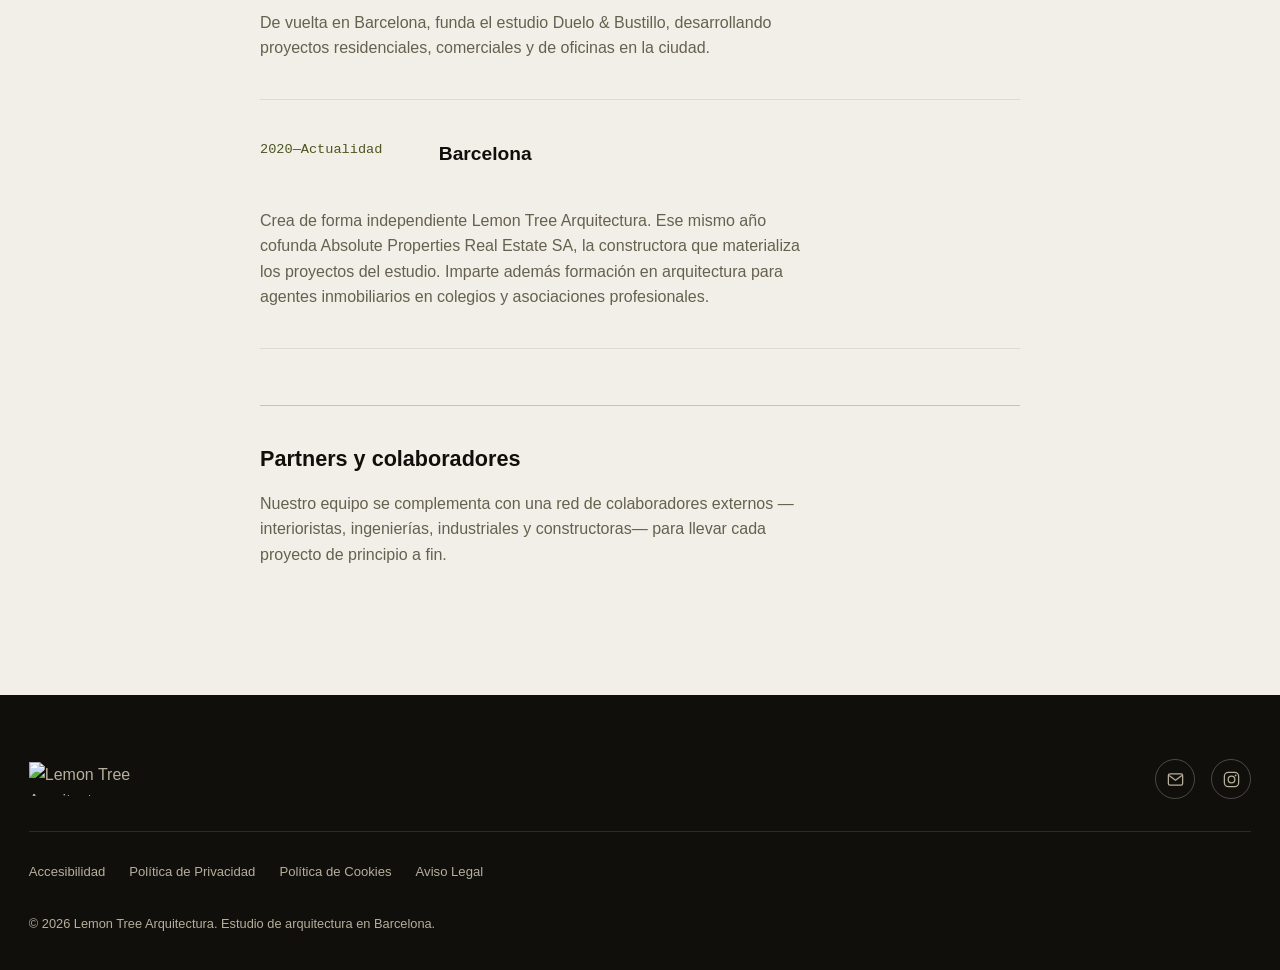
==== commit 687e129f: "version 5" ====
--- a/estudio.html
+++ b/estudio.html
@@ -25,14 +25,17 @@
 <main id="contenido">
   <div class="page-hero">
     <p class="eyebrow" data-i18n="page.eyebrow">El estudio</p>
-    <h1 class="section-heading" data-i18n="page.heading">Anna Duelo, arquitecta</h1>
-    <p class="section-sub" data-i18n="page.sub">Estudio de arquitectura e interiorismo con sede en Barcelona, fundado por Anna Duelo. Trabajamos el diseño desde un concepto que identifica al cliente con su proyecto, acompañando el proceso creativo de principio a fin.</p>
+    <div class="section-head-row">
+      <h1 class="section-heading" data-i18n="page.heading">Anna Duelo, arquitecta</h1>
+      <p class="section-sub" data-i18n="page.sub">Estudio de arquitectura e interiorismo con sede en Barcelona, fundado por Anna Duelo. Trabajamos el diseño desde un concepto que identifica al cliente con su proyecto, acompañando el proceso creativo de principio a fin.</p>
+    </div>
   </div>
 
   <section class="studio-section" style="padding-top:3.5rem;">
     <div class="credentials">
       <div><span data-i18n="cred.degree">Formación</span><strong data-i18n="cred.degreeText">Licenciada en Arquitectura, Universidad Internacional de Cataluña (ESARQ), 2010</strong></div>
       <div><span data-i18n="cred.based">Sede</span><strong data-i18n="cred.basedText">Barcelona, desde 2020</strong></div>
+      <div><span data-i18n="cred.projects">Portfolio</span><strong data-i18n="cred.projectsText">12 proyectos realizados en España y Perú</strong></div>
     </div>
 
     <figure class="studio-banner parallax-host">
--- a/styles.css
+++ b/styles.css
@@ -65,13 +65,28 @@
 .eyebrow-light{ color: var(--accent-on-dark); }
 .container{ max-width: var(--container); margin: 0 auto; padding: 0 1.8rem; }
 
-.section-head{ max-width: var(--container); margin: 0 auto 3.6rem; padding: 0 1.8rem; }
+/* Cabecera de sección: maqueta editorial — el eyebrow se convierte en una regla que
+   recorre todo el ancho, el titular ocupa la columna izquierda (grande, protagonista)
+   y el texto de apoyo se ancla a la derecha, a la misma línea base. Así el espacio a
+   la derecha del titular deja de ser un vacío accidental y pasa a estar resuelto. */
+.section-head{ max-width: var(--container); margin: 0 auto 4.4rem; padding: 0 1.8rem; }
+.section-head .eyebrow, .page-hero .eyebrow{
+  display:flex; align-items:center; gap:1.2rem; margin-bottom: 1.6rem;
+}
+.section-head .eyebrow::after, .page-hero .eyebrow::after{ content:""; flex:1 1 auto; height:1px; background: var(--line-strong); }
+.section-head-row{ display:grid; grid-template-columns: 1.35fr 1fr; gap: 3rem; align-items:end; }
 .section-heading{
-  font-family: var(--display); font-weight:600; letter-spacing:-.02em;
-  font-size: clamp(2.2rem, 4.4vw, 3.6rem); line-height:1.06; margin:0 0 1.1rem; max-width: 18ch;
-}
-.section-sub{ color: var(--ink-soft); font-size:1.14rem; max-width:56ch; margin:0; }
+  font-family: var(--display); font-weight:600; letter-spacing:-.025em;
+  font-size: clamp(2.4rem, 4.8vw, 4.1rem); line-height:1.04; margin:0; max-width: 14ch;
+}
+.section-sub{ color: var(--ink-soft); font-size:1.14rem; max-width:42ch; margin:0 0 .4rem; }
 .on-dark .section-sub, .section-sub.on-dark{ color: var(--on-dark-soft); }
+
+@media (max-width: 880px){
+  .section-head-row{ grid-template-columns: 1fr; gap: 1.2rem; align-items:start; }
+  .section-heading{ max-width: none; }
+  .section-sub{ max-width: 56ch; }
+}
 
 .btn{
   display:inline-flex; align-items:center; gap:.5rem; padding: .95rem 1.9rem;
@@ -152,10 +167,26 @@
   overflow:hidden; padding: 0 0 5.5rem;
 }
 .hero-media{ position:absolute; inset:0; z-index:0; overflow:hidden; }
-.hero-media img{
-  width:100%; height: 132%; object-fit:cover; will-change: transform;
-  transform: translateY(0) scale(1.06);
-}
+.hero-slider-frame{ position:absolute; inset:0; width:100%; height:132%; will-change: transform; }
+.hero-slider-track{
+  display:flex; flex-wrap:nowrap; height:100%; width:100%;
+  touch-action: pan-y; cursor:grab;
+}
+.hero-slider-track.is-dragging{ cursor:grabbing; }
+.hero-slide{ flex: 0 0 100%; height:100%; }
+.hero-slide img{
+  width:100%; height:100%; object-fit:cover; display:block;
+  -webkit-user-drag:none; user-select:none; pointer-events:none;
+}
+.hero-dots{
+  position:absolute; left:50%; bottom: 2.3rem; transform:translateX(-50%); z-index:2;
+  display:flex; gap:.55rem;
+}
+.hero-dots button{
+  width:7px; height:7px; border-radius:50%; background: rgba(245,243,234,.4);
+  transition: background .25s ease, transform .25s ease; padding:0;
+}
+.hero-dots button.is-active{ background: var(--accent-on-dark); transform: scale(1.4); }
 .hero-scrim{
   position:absolute; inset:0;
   background: linear-gradient(180deg, rgba(16,15,11,.32) 0%, rgba(16,15,11,.22) 38%, rgba(16,15,11,.9) 100%);
@@ -169,6 +200,16 @@
 }
 .hero-sub{ font-size: clamp(1.02rem,1.6vw,1.2rem); color: var(--on-dark-soft); max-width: 620px; margin: 0 0 2.3rem; text-shadow: 0 1px 16px rgba(0,0,0,.5); }
 .hero-ctas{ display:flex; gap:1rem; flex-wrap:wrap; }
+.hero-stats{
+  display:flex; gap: 2.6rem; flex-wrap:wrap; margin-top: 3rem;
+  padding-top: 2rem; border-top: 1px solid rgba(245,243,234,.22);
+}
+.hero-stats div{ display:flex; flex-direction:column; gap:.3rem; }
+.hero-stats strong{
+  font-family: var(--display); font-weight:600; font-size: clamp(1.6rem,2.4vw,2.1rem);
+  color: var(--on-dark); letter-spacing:-.02em;
+}
+.hero-stats span{ font-size:.84rem; color: var(--on-dark-soft); max-width:16ch; }
 .scroll-cue{
   position:absolute; right: 1.8rem; bottom: 2.2rem; z-index:1;
   width:1px; height:50px; background: rgba(245,243,234,.35);
@@ -182,12 +223,12 @@
   .hero-title{ font-size: clamp(2.1rem, 9vw, 2.7rem); max-width: none; }
   .hero-sub{ font-size: .98rem; }
   .scroll-cue{ display:none; }
+  .hero-stats{ gap: 1.6rem; margin-top: 2.2rem; padding-top: 1.6rem; }
 }
 
 /* ---------------- Page hero (páginas internas) ---------------- */
 .page-hero{ max-width: var(--container); margin: 0 auto; padding: 11rem 1.8rem 5rem; }
-.page-hero .section-heading{ font-size: clamp(2.6rem,5.6vw,4.2rem); }
-.page-hero .section-sub{ max-width: 62ch; }
+.page-hero .section-heading{ font-size: clamp(2.6rem,5.6vw,4.4rem); }
 
 /* ---------------- Intro / manifesto ---------------- */
 .intro{ padding: 8rem 1.8rem; }
@@ -204,21 +245,40 @@
   .intro-figure{ display:none; }
 }
 
-/* ---------------- Services teaser / grid ---------------- */
+/* ---------------- Services: teaser compacto (home) ---------------- */
 .services{ background: var(--bg); color: var(--ink); padding: 8rem 0; }
-.services-grid{ max-width: var(--container); margin:0 auto; padding: 0 1.8rem; display:grid; grid-template-columns: repeat(2,1fr); gap: 1px; background: var(--line); }
-.service-card{ background: var(--bg); padding: 3rem 2.6rem; }
-.service-icon{ display:flex; align-items:center; justify-content:center; width:52px; height:52px; margin-bottom: 1.6rem; color: var(--accent-deep); }
-.service-icon svg{ width:100%; height:100%; }
-.service-card h3{ font-family: var(--display); font-weight:600; font-size:1.5rem; margin: 0 0 1rem; letter-spacing:-.01em; }
-.service-card p{ color: var(--ink-soft); font-size:1rem; margin: 0 0 1.4rem; }
-.service-list li{ font-size:.92rem; color: var(--ink); padding-left: 1.3rem; position:relative; margin-bottom:.6rem; }
+.service-teaser{ max-width: var(--container); margin:0 auto; padding: 0 1.8rem; display:grid; grid-template-columns: repeat(2,1fr); gap: 2.4rem 2rem; }
+.service-teaser-item img{ width:100%; aspect-ratio: 4/3; object-fit:cover; display:block; margin-bottom: 1.2rem; }
+.service-teaser-item h3{ font-family: var(--display); font-weight:600; font-size:1.2rem; margin:0 0 .5rem; letter-spacing:-.01em; }
+.service-teaser-item p{ color: var(--ink-soft); font-size:.95rem; margin:0; }
+.services-cta{ max-width: var(--container); margin: 3.5rem auto 0; padding: 0 1.8rem; text-align:left; }
+@media (max-width: 700px){ .service-teaser{ grid-template-columns:1fr; } }
+
+.cta-banner{ background: var(--paper-dark); padding: 7rem 1.8rem; }
+
+/* ---------------- Services: filas alternas foto + texto (página completa) ---------------- */
+.service-features{ background: var(--bg); }
+.service-feature{
+  max-width: var(--container); margin:0 auto; padding: 4.5rem 1.8rem;
+  display:grid; grid-template-columns: 1.05fr .95fr; gap: 4rem; align-items:center;
+  border-top: 1px solid var(--line);
+}
+.service-feature:last-child{ border-bottom: 1px solid var(--line); }
+.service-feature-media{ order:1; aspect-ratio: 4/3.1; overflow:hidden; }
+.service-feature-media img{ width:100%; height:100%; object-fit:cover; }
+.service-feature-text{ order:2; }
+.service-feature.reverse .service-feature-media{ order:2; }
+.service-feature.reverse .service-feature-text{ order:1; }
+.service-feature-text h3{ font-family: var(--display); font-weight:600; font-size: clamp(1.5rem,2.2vw,1.85rem); margin:0 0 1.1rem; letter-spacing:-.01em; }
+.service-feature-text p{ color: var(--ink-soft); font-size:1.05rem; margin:0 0 1.4rem; }
+.service-list li{ font-size:.94rem; color: var(--ink); padding-left: 1.3rem; position:relative; margin-bottom:.6rem; }
 .service-list li::before{ content:"–"; position:absolute; left:0; color: var(--accent-deep); }
-.services-cta{ max-width: var(--container); margin: 3.5rem auto 0; padding: 0 1.8rem; }
-
-.cta-banner{ background: var(--paper-dark); padding: 7rem 1.8rem; }
-
-@media (max-width: 760px){ .services-grid{ grid-template-columns:1fr; } }
+
+@media (max-width: 820px){
+  .service-feature{ grid-template-columns:1fr; gap:1.8rem; padding: 3.2rem 1.8rem; }
+  .service-feature-media, .service-feature.reverse .service-feature-media{ order:1; }
+  .service-feature-text, .service-feature.reverse .service-feature-text{ order:2; }
+}
 
 /* ---------------- Proyectos: SIN cajas, imagen a sangre ---------------- */
 .projects-intro{ padding: 8rem 0 3rem; }
@@ -266,7 +326,7 @@
 .featured-grid .project-media{ aspect-ratio: 4/3.1; }
 @media (max-width: 760px){ .featured-grid{ grid-template-columns:1fr; } }
 
-.view-all{ max-width: var(--container); margin: 3rem auto 0; padding: 0 1.8rem; text-align:center; }
+.view-all{ max-width: var(--container); margin: 3rem auto 0; padding: 0 1.8rem; text-align:left; }
 
 @media (max-width: 620px){
   .featured-lead{ aspect-ratio: 4/3.4; }
@@ -288,8 +348,9 @@
 .partners h3{ font-family: var(--display); font-weight:600; font-size:1.35rem; margin:0 0 .9rem; }
 .partners p{ color: var(--ink-soft); margin:0; max-width:60ch; }
 
-.credentials{ max-width: var(--container-narrow); margin: 0 auto 3rem; display:flex; gap:2.4rem; flex-wrap:wrap; }
+.credentials{ max-width: var(--container); margin: 0 auto 3rem; padding: 0 1.8rem; display:flex; gap:3.2rem; flex-wrap:wrap; }
 .credentials div{ font-family: var(--sans); }
+.credentials strong{ font-size:1.02rem; }
 .credentials span{ display:block; font-family: var(--mono); font-size:.68rem; letter-spacing:.08em; text-transform:uppercase; color: var(--ink-faint); margin-bottom:.35rem; }
 
 /* ---------------- Project detail ---------------- */
